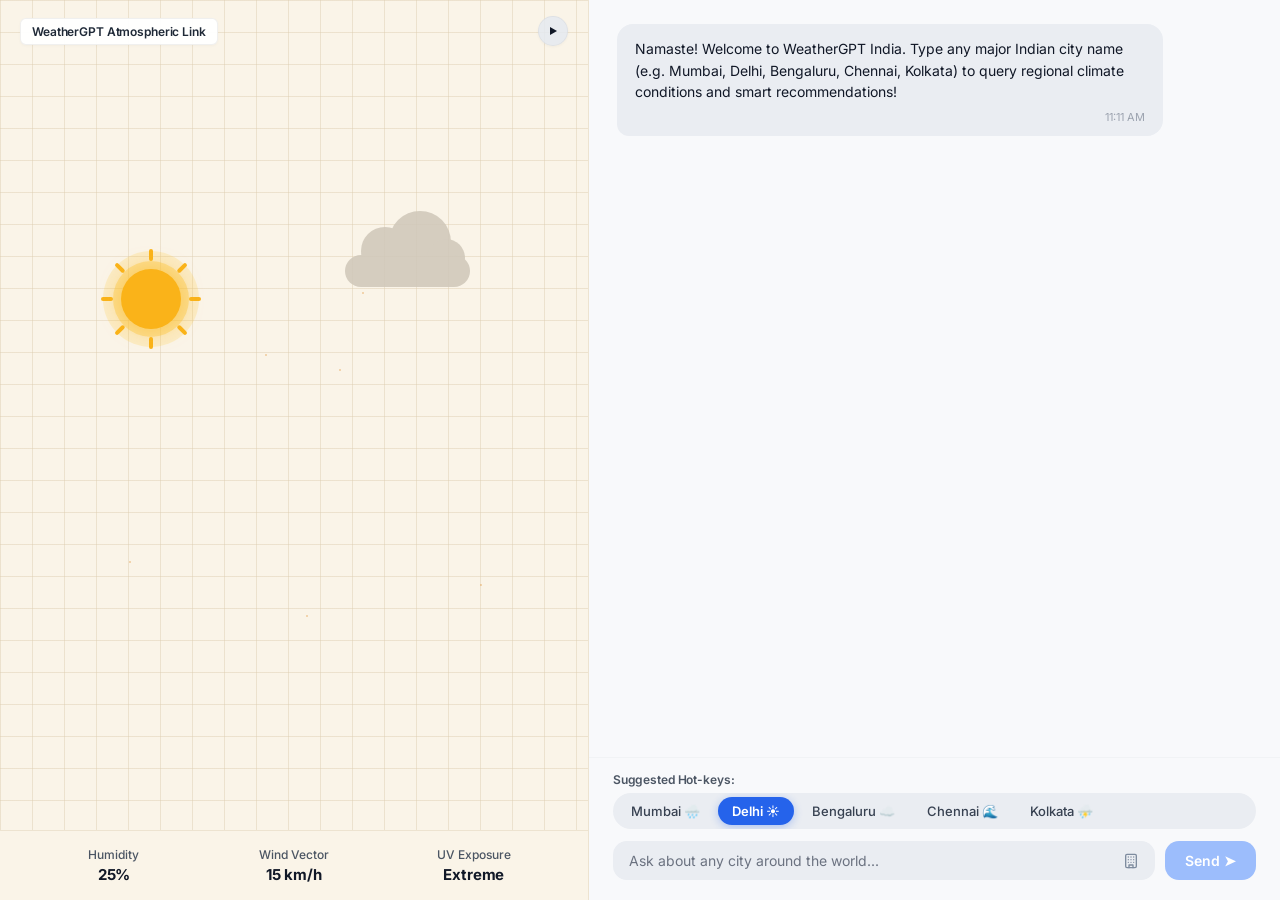
==== index.html @ 71335f6a "add prototype" ====
<!DOCTYPE html>
<html lang="en">
<head>
  <meta charset="UTF-8">
  <meta name="viewport" content="width=device-width, initial-scale=1.0, maximum-scale=1.0, user-scalable=no">
  <title>WeatherGPT - Atmospheric AI</title>
  
  <!-- Google Fonts: Inter & Outfit -->
  <link rel="preconnect" href="https://fonts.googleapis.com">
  <link rel="preconnect" href="https://fonts.gstatic.com" crossorigin>
  <link href="https://fonts.googleapis.com/css2?family=Inter:wght@400;500;600;700&family=Outfit:wght@500;600;700&display=swap" rel="stylesheet">
  
  <!-- Landscape Viewport Stylesheet -->
  <link rel="stylesheet" href="style.css">
</head>
<body>

  <!-- Full-Bleed Landscape Application Viewport -->
  <div class="app-landscape-viewport">
    
    <!-- LEFT PANEL: Atmospheric Status Grid & Telemetry Hero -->
    <aside class="left-atmospheric-panel" id="left-panel">
      
      <!-- Top Atmospheric Badge Row -->
      <div class="hero-top-bar">
        <div class="atmospheric-badge">
          WeatherGPT Atmospheric Link
        </div>
        <button id="hero-action-btn" class="hero-action-btn" title="Toggle Sound / Animation">
          <svg viewBox="0 0 24 24" width="12" height="12" fill="currentColor">
            <polygon points="6 4 20 12 6 20 6 4"></polygon>
          </svg>
        </button>
      </div>

      <!-- Minimalist Atmospheric Art Canvas -->
      <div class="illustration-hero-area" id="illustration-area">
        
        <!-- Sun Artwork Element -->
        <div class="weather-art-sun" id="art-sun">
          <div class="sun-glow-outer"></div>
          <div class="sun-glow-inner"></div>
          <div class="sun-core"></div>
          <div class="sun-rays">
            <span></span><span></span><span></span><span></span>
            <span></span><span></span><span></span><span></span>
          </div>
        </div>

        <!-- Drifting Cloud Element -->
        <div class="weather-art-cloud" id="art-cloud">
          <div class="cloud-puff puff-1"></div>
          <div class="cloud-puff puff-2"></div>
          <div class="cloud-puff puff-3"></div>
          <div class="cloud-base"></div>
        </div>

        <!-- Dynamic Precipitation Layer (Raindrops / Snowflakes) -->
        <div class="weather-precip-layer" id="precip-layer"></div>

        <!-- Fine Ambient Gold Specks -->
        <div class="dust-specks">
          <span class="speck s1"></span>
          <span class="speck s2"></span>
          <span class="speck s3"></span>
          <span class="speck s4"></span>
          <span class="speck s5"></span>
          <span class="speck s6"></span>
        </div>

      </div>

      <!-- Pinned 3-Column Telemetry Bar -->
      <div class="telemetry-strip-bar">
        <div class="telemetry-col">
          <span class="telemetry-label">Humidity</span>
          <span class="telemetry-value" id="telemetry-humidity">25%</span>
        </div>
        <div class="telemetry-col">
          <span class="telemetry-label">Wind Vector</span>
          <span class="telemetry-value" id="telemetry-wind">15 km/h</span>
        </div>
        <div class="telemetry-col">
          <span class="telemetry-label">UV Exposure</span>
          <span class="telemetry-value" id="telemetry-uv">Extreme</span>
        </div>
      </div>

    </aside>

    <!-- RIGHT PANEL: AI Conversation & Activity Reasoning Workspace -->
    <main class="right-chat-panel">
      
      <!-- Vertically Scrolling Chat Stream -->
      <div class="chat-scroll-stream" id="chat-messages">
        <!-- Messages dynamically rendered here by app.js -->
      </div>

      <!-- Bottom Controls & Input Dock -->
      <div class="bottom-dock-container">
        
        <!-- Suggested Hot-keys Section -->
        <div class="hotkeys-section">
          <div class="hotkeys-title">Suggested Hot-keys:</div>
          <div class="hotkeys-pills-bar" id="hotkeys-bar">
            <button class="hotkey-pill" data-city="Mumbai">Mumbai 🌧️</button>
            <button class="hotkey-pill active" data-city="Delhi">Delhi ☀️</button>
            <button class="hotkey-pill" data-city="Bengaluru">Bengaluru ☁️</button>
            <button class="hotkey-pill" data-city="Chennai">Chennai 🌊</button>
            <button class="hotkey-pill" data-city="Kolkata">Kolkata ⛈️</button>
          </div>
        </div>

        <!-- Chat Input Row Form -->
        <form id="chat-form" class="chat-input-row" autocomplete="off">
          <div class="input-field-container">
            <input 
              type="text" 
              id="chat-input" 
              class="chat-input" 
              placeholder="Ask about any city around the world..." 
              autocomplete="off"
              required
            />
            <span class="input-icon" title="Atmospheric Intelligence">
              <svg width="16" height="16" viewBox="0 0 24 24" fill="none" stroke="currentColor" stroke-width="2" stroke-linecap="round" stroke-linejoin="round">
                <rect x="4" y="2" width="16" height="20" rx="2" ry="2"></rect>
                <path d="M9 22v-4h6v4"></path>
                <path d="M8 6h.01"></path>
                <path d="M16 6h.01"></path>
                <path d="M12 6h.01"></path>
                <path d="M12 10h.01"></path>
                <path d="M12 14h.01"></path>
                <path d="M16 10h.01"></path>
                <path d="M16 14h.01"></path>
                <path d="M8 10h.01"></path>
                <path d="M8 14h.01"></path>
              </svg>
            </span>
          </div>
          <button type="submit" id="send-btn" class="send-action-btn">
            Send ➤
          </button>
        </form>

      </div>

    </main>

  </div>

  <!-- Scripts -->
  <script src="weatherData.js"></script>
  <script src="app.js"></script>
</body>
</html>
---- style.css ----
/* WeatherGPT - Wide Landscape Viewport Stylesheet (Exact Theme Locks) */

:root {
  --font-sans: 'Inter', -apple-system, BlinkMacSystemFont, 'Segoe UI', Roboto, sans-serif;
  --font-display: 'Outfit', var(--font-sans);

  /* Strict Theme Locks from Reference Screenshot */
  --bg-peach-grid: #faf4e8;
  --grid-line: rgba(220, 203, 175, 0.45);
  --border-sep: #ede3d0;

  --bg-chat-panel: #f8f9fb;
  --bot-bubble-bg: #eaedf2;
  --user-bubble-bg: #2563eb;
  --hotkey-track-bg: #eaedf2;
  --hotkey-active-bg: #2563eb;
  --input-bg: #eaedf2;
  --send-btn-bg: #9cbdfc;
  --send-btn-hover: #81a9fa;

  --text-primary: #111827;
  --text-secondary: #4b5563;
  --text-muted: #6b7280;
  --text-timestamp: #9ca3af;
}

* {
  box-sizing: border-box;
  margin: 0;
  padding: 0;
}

html, body {
  width: 100vw;
  height: 100vh;
  height: 100dvh;
  overflow: hidden;
  font-family: var(--font-sans);
  background-color: var(--bg-peach-grid);
  color: var(--text-primary);
  -webkit-font-smoothing: antialiased;
}

/* =============================================================
   Full-Bleed Landscape Viewport (Horizontal Split)
   ============================================================= */
.app-landscape-viewport {
  width: 100vw;
  height: 100vh;
  height: 100dvh;
  overflow: hidden;
  display: flex;
  flex-direction: row;
}

/* =============================================================
   LEFT PANEL: Atmospheric Status Grid & Hero Artwork (46% width)
   ============================================================= */
.left-atmospheric-panel {
  flex: 0 0 46%;
  max-width: 48%;
  height: 100%;
  background-color: var(--bg-peach-grid);
  background-image: 
    linear-gradient(to right, var(--grid-line) 1px, transparent 1px),
    linear-gradient(to bottom, var(--grid-line) 1px, transparent 1px);
  background-size: 32px 32px;
  border-right: 1px solid var(--border-sep);
  display: flex;
  flex-direction: column;
  justify-content: space-between;
  position: relative;
  overflow: hidden;
  transition: background-color 0.5s ease;
}

/* Dynamic weather background states */
.left-atmospheric-panel.theme-rainy {
  background-color: #f0f4f8;
  --grid-line: rgba(186, 203, 222, 0.45);
}
.left-atmospheric-panel.theme-cold {
  background-color: #f1f6fa;
  --grid-line: rgba(193, 215, 235, 0.45);
}
.left-atmospheric-panel.theme-cloudy {
  background-color: #f4f4f6;
  --grid-line: rgba(209, 213, 219, 0.45);
}

/* Top Hero Bar */
.hero-top-bar {
  display: flex;
  justify-content: space-between;
  align-items: center;
  padding: 16px 20px;
  position: relative;
  z-index: 10;
}

.atmospheric-badge {
  background: rgba(255, 255, 255, 0.95);
  border: 1px solid rgba(0, 0, 0, 0.06);
  border-radius: 6px;
  padding: 5px 11px;
  font-size: 12px;
  font-weight: 600;
  color: #1f2937;
  letter-spacing: -0.01em;
  box-shadow: 0 1px 3px rgba(0, 0, 0, 0.03);
}

.hero-action-btn {
  width: 30px;
  height: 30px;
  border-radius: 50%;
  background: rgba(228, 233, 240, 0.85);
  border: 1px solid rgba(0, 0, 0, 0.04);
  color: #111827;
  display: flex;
  align-items: center;
  justify-content: center;
  cursor: pointer;
  transition: all 0.2s ease;
  box-shadow: 0 1px 3px rgba(0, 0, 0, 0.04);
}

.hero-action-btn:hover {
  background: #ffffff;
  transform: scale(1.05);
}

/* Minimalist Atmospheric Illustration Area */
.illustration-hero-area {
  flex: 1;
  position: relative;
  overflow: hidden;
  display: flex;
  align-items: center;
  justify-content: center;
  min-height: 220px;
}

/* Minimalist Sun Artwork */
.weather-art-sun {
  position: absolute;
  top: 25%;
  left: 18%;
  width: 90px;
  height: 90px;
  display: flex;
  align-items: center;
  justify-content: center;
  transition: all 0.6s cubic-bezier(0.34, 1.56, 0.64, 1);
}

.sun-core {
  width: 60px;
  height: 60px;
  border-radius: 50%;
  background: #fab319;
  position: relative;
  z-index: 3;
  box-shadow: 0 0 20px rgba(250, 179, 25, 0.55);
}

.sun-glow-inner {
  position: absolute;
  width: 76px;
  height: 76px;
  border-radius: 50%;
  background: rgba(251, 191, 36, 0.35);
  z-index: 2;
}

.sun-glow-outer {
  position: absolute;
  width: 96px;
  height: 96px;
  border-radius: 50%;
  background: rgba(251, 191, 36, 0.18);
  z-index: 1;
}

.sun-rays {
  position: absolute;
  width: 90px;
  height: 90px;
  z-index: 2;
  animation: sunSpin 24s linear infinite;
}

.sun-rays span {
  position: absolute;
  top: 50%;
  left: 50%;
  width: 4px;
  height: 12px;
  background: #fab319;
  border-radius: 2px;
  margin-top: -6px;
  margin-left: -2px;
}

.sun-rays span:nth-child(1) { transform: rotate(0deg) translateY(-44px); }
.sun-rays span:nth-child(2) { transform: rotate(45deg) translateY(-44px); }
.sun-rays span:nth-child(3) { transform: rotate(90deg) translateY(-44px); }
.sun-rays span:nth-child(4) { transform: rotate(135deg) translateY(-44px); }
.sun-rays span:nth-child(5) { transform: rotate(180deg) translateY(-44px); }
.sun-rays span:nth-child(6) { transform: rotate(225deg) translateY(-44px); }
.sun-rays span:nth-child(7) { transform: rotate(270deg) translateY(-44px); }
.sun-rays span:nth-child(8) { transform: rotate(315deg) translateY(-44px); }

@keyframes sunSpin {
  100% { transform: rotate(360deg); }
}

/* Minimalist Cloud Artwork */
.weather-art-cloud {
  position: absolute;
  top: 22%;
  right: 20%;
  width: 125px;
  height: 56px;
  opacity: 0.85;
  transition: all 0.6s ease;
  animation: cloudDrift 9s ease-in-out infinite alternate;
}

@keyframes cloudDrift {
  0% { transform: translateX(0); }
  100% { transform: translateX(18px); }
}

.cloud-base {
  position: absolute;
  bottom: 0;
  left: 0;
  width: 125px;
  height: 32px;
  background: #cfc7b9;
  border-radius: 18px;
}

.cloud-puff {
  position: absolute;
  background: #cfc7b9;
  border-radius: 50%;
}

.puff-1 {
  width: 48px;
  height: 48px;
  bottom: 12px;
  left: 16px;
}

.puff-2 {
  width: 62px;
  height: 62px;
  bottom: 14px;
  left: 44px;
}

.puff-3 {
  width: 38px;
  height: 38px;
  bottom: 10px;
  left: 82px;
}

/* Dynamic Precipitation Layer */
.weather-precip-layer {
  position: absolute;
  top: 0;
  left: 0;
  width: 100%;
  height: 100%;
  pointer-events: none;
}

.raindrop {
  position: absolute;
  width: 1.5px;
  height: 16px;
  background: rgba(56, 189, 248, 0.7);
  border-radius: 1px;
  animation: rainFall 0.65s linear infinite;
}

@keyframes rainFall {
  0% { transform: translateY(-20px); opacity: 0; }
  30% { opacity: 0.8; }
  100% { transform: translateY(300px); opacity: 0; }
}

/* Ambient Gold Specks */
.dust-specks .speck {
  position: absolute;
  width: 2px;
  height: 2px;
  background: #d97706;
  opacity: 0.35;
  border-radius: 50%;
}

.s1 { top: 38%; left: 45%; }
.s2 { top: 65%; left: 22%; }
.s3 { top: 72%; left: 52%; }
.s4 { top: 40%; right: 42%; }
.s5 { top: 68%; right: 18%; }
.s6 { top: 30%; right: 38%; }

/* Pinned 3-Column Telemetry Strip */
.telemetry-strip-bar {
  background-color: var(--bg-peach-grid);
  border-top: 1px solid var(--border-sep);
  display: grid;
  grid-template-columns: 1fr 1fr 1fr;
  padding: 16px 24px;
  text-align: center;
  transition: background-color 0.5s ease;
}

.left-atmospheric-panel.theme-rainy .telemetry-strip-bar {
  background-color: #f0f4f8;
  border-color: rgba(186, 203, 222, 0.45);
}
.left-atmospheric-panel.theme-cold .telemetry-strip-bar {
  background-color: #f1f6fa;
  border-color: rgba(193, 215, 235, 0.45);
}
.left-atmospheric-panel.theme-cloudy .telemetry-strip-bar {
  background-color: #f4f4f6;
  border-color: rgba(209, 213, 219, 0.45);
}

.telemetry-col {
  display: flex;
  flex-direction: column;
  align-items: center;
  gap: 3px;
}

.telemetry-label {
  font-size: 12px;
  font-weight: 500;
  color: var(--text-secondary);
}

.telemetry-value {
  font-size: 15px;
  font-weight: 700;
  color: var(--text-primary);
  letter-spacing: -0.01em;
}

/* =============================================================
   RIGHT PANEL: AI Conversation & Activity Workspace (54% width)
   ============================================================= */
.right-chat-panel {
  flex: 1;
  height: 100%;
  background-color: var(--bg-chat-panel);
  display: flex;
  flex-direction: column;
  overflow: hidden;
}

/* Scrolling Chat Message Stream */
.chat-scroll-stream {
  flex: 1;
  overflow-y: auto;
  padding: 24px 28px;
  display: flex;
  flex-direction: column;
  gap: 16px;
  scroll-behavior: smooth;
}

/* Custom Scrollbar */
.chat-scroll-stream::-webkit-scrollbar {
  width: 5px;
}
.chat-scroll-stream::-webkit-scrollbar-thumb {
  background: #cbd5e1;
  border-radius: 999px;
}

/* Message Rows */
.chat-message-row {
  display: flex;
  width: 100%;
  animation: bubblePop 0.28s cubic-bezier(0.16, 1, 0.3, 1) forwards;
}

@keyframes bubblePop {
  0% { opacity: 0; transform: translateY(8px) scale(0.98); }
  100% { opacity: 1; transform: translateY(0) scale(1); }
}

.chat-message-row.bot {
  justify-content: flex-start;
}

.chat-message-row.user {
  justify-content: flex-end;
}

.chat-bubble {
  border-radius: 16px;
  padding: 14px 18px 10px 18px;
  position: relative;
  word-break: break-word;
  line-height: 1.55;
}

.chat-message-row.bot .chat-bubble {
  background-color: var(--bot-bubble-bg);
  color: var(--text-primary);
  max-width: 86%;
  font-size: 14px;
  border-bottom-left-radius: 12px;
}

.chat-message-row.user .chat-bubble {
  background-color: var(--user-bubble-bg);
  color: #ffffff;
  max-width: 72%;
  font-size: 14px;
  font-weight: 500;
  border-bottom-right-radius: 12px;
  box-shadow: 0 4px 14px rgba(37, 99, 235, 0.25);
}

.bubble-timestamp {
  display: block;
  font-size: 11px;
  text-align: right;
  margin-top: 6px;
}

.chat-message-row.bot .bubble-timestamp {
  color: var(--text-timestamp);
}

.chat-message-row.user .bubble-timestamp {
  color: rgba(255, 255, 255, 0.78);
}

/* AI Activity Reasoning Verdict Card Inside Bot Bubble */
.verdict-card {
  margin-top: 10px;
  border-radius: 12px;
  padding: 10px 14px;
  display: flex;
  flex-direction: column;
  gap: 5px;
  font-size: 13px;
  border-left: 4px solid #3b82f6;
  background: rgba(255, 255, 255, 0.55);
}

.verdict-card.verdict-success {
  background: rgba(34, 197, 94, 0.1);
  border-left-color: #22c55e;
}
.verdict-card.verdict-warning {
  background: rgba(234, 179, 8, 0.1);
  border-left-color: #eab308;
}
.verdict-card.verdict-danger {
  background: rgba(239, 68, 68, 0.1);
  border-left-color: #ef4444;
}

.verdict-header {
  font-weight: 700;
  font-size: 13.5px;
}

.verdict-metrics-bar {
  font-size: 11.5px;
  color: var(--text-secondary);
  border-top: 1px solid rgba(0, 0, 0, 0.06);
  padding-top: 4px;
  margin-top: 3px;
}

/* Typing Indicator Animation */
.typing-bubble {
  display: flex;
  align-items: center;
  gap: 4px;
  padding: 10px 16px;
  background-color: var(--bot-bubble-bg);
  border-radius: 16px;
  width: fit-content;
}

.typing-dot {
  width: 6px;
  height: 6px;
  background-color: #64748b;
  border-radius: 50%;
  opacity: 0.6;
  animation: typingDot 1.4s infinite ease-in-out;
}
.typing-dot:nth-child(1) { animation-delay: 0s; }
.typing-dot:nth-child(2) { animation-delay: 0.2s; }
.typing-dot:nth-child(3) { animation-delay: 0.4s; }

@keyframes typingDot {
  0%, 80%, 100% { transform: scale(0.8); opacity: 0.4; }
  40% { transform: scale(1.2); opacity: 1; }
}

/* Bottom Controls & Input Area */
.bottom-dock-container {
  padding: 14px 24px 20px 24px;
  background-color: var(--bg-chat-panel);
  border-top: 1px solid #f1f3f5;
  display: flex;
  flex-direction: column;
  gap: 12px;
}

.hotkeys-section {
  display: flex;
  flex-direction: column;
  gap: 6px;
}

.hotkeys-title {
  font-size: 12px;
  font-weight: 600;
  color: var(--text-secondary);
  letter-spacing: -0.01em;
}

.hotkeys-pills-bar {
  background-color: var(--hotkey-track-bg);
  border-radius: 9999px;
  padding: 4px;
  display: flex;
  align-items: center;
  gap: 4px;
  overflow-x: auto;
  scrollbar-width: none;
}

.hotkeys-pills-bar::-webkit-scrollbar {
  display: none;
}

.hotkey-pill {
  background: transparent;
  border: none;
  border-radius: 9999px;
  padding: 6px 14px;
  font-size: 13px;
  font-weight: 500;
  font-family: var(--font-sans);
  color: #374151;
  white-space: nowrap;
  cursor: pointer;
  transition: all 0.2s ease;
  display: inline-flex;
  align-items: center;
  justify-content: center;
  gap: 3px;
}

.hotkey-pill:hover {
  background: rgba(255, 255, 255, 0.65);
}

.hotkey-pill.active {
  background-color: var(--hotkey-active-bg);
  color: #ffffff;
  font-weight: 600;
  box-shadow: 0 2px 8px rgba(37, 99, 235, 0.32);
}

/* Chat Input Row */
.chat-input-row {
  display: flex;
  align-items: center;
  gap: 10px;
}

.input-field-container {
  flex: 1;
  background-color: var(--input-bg);
  border-radius: 14px;
  display: flex;
  align-items: center;
  padding: 11px 16px;
  transition: box-shadow 0.2s, background-color 0.2s;
}

.input-field-container:focus-within {
  box-shadow: 0 0 0 2px rgba(37, 99, 235, 0.25);
  background-color: #e2e6ec;
}

.chat-input {
  flex: 1;
  background: transparent;
  border: none;
  outline: none;
  font-family: var(--font-sans);
  font-size: 14px;
  color: var(--text-primary);
}

.chat-input::placeholder {
  color: var(--text-muted);
  font-size: 14px;
}

.input-icon {
  color: #64748b;
  display: flex;
  align-items: center;
  margin-left: 6px;
  opacity: 0.8;
}

.send-action-btn {
  background-color: var(--send-btn-bg);
  color: #ffffff;
  border: none;
  border-radius: 14px;
  padding: 11px 20px;
  font-size: 14px;
  font-weight: 600;
  font-family: var(--font-sans);
  cursor: pointer;
  display: flex;
  align-items: center;
  gap: 4px;
  white-space: nowrap;
  transition: all 0.2s ease;
}

.send-action-btn:hover {
  background-color: var(--send-btn-hover);
  transform: translateY(-1px);
}

/* =============================================================
   Responsive Portrait / Mobile Viewport (< 900px)
   ============================================================= */
@media (max-width: 899px) {
  .app-landscape-viewport {
    flex-direction: column;
    height: 100dvh;
  }

  .left-atmospheric-panel {
    flex: 0 0 auto;
    max-width: 100%;
    height: 230px;
    border-right: none;
    border-bottom: 1px solid var(--border-sep);
  }

  .illustration-hero-area {
    min-height: 120px;
  }

  .weather-art-sun {
    top: 15%;
    left: 10%;
    transform: scale(0.8);
  }

  .weather-art-cloud {
    top: 15%;
    right: 10%;
    transform: scale(0.8);
  }

  .right-chat-panel {
    flex: 1;
  }

  .chat-scroll-stream {
    padding: 16px;
  }

  .bottom-dock-container {
    padding: 10px 14px 16px 14px;
  }
}
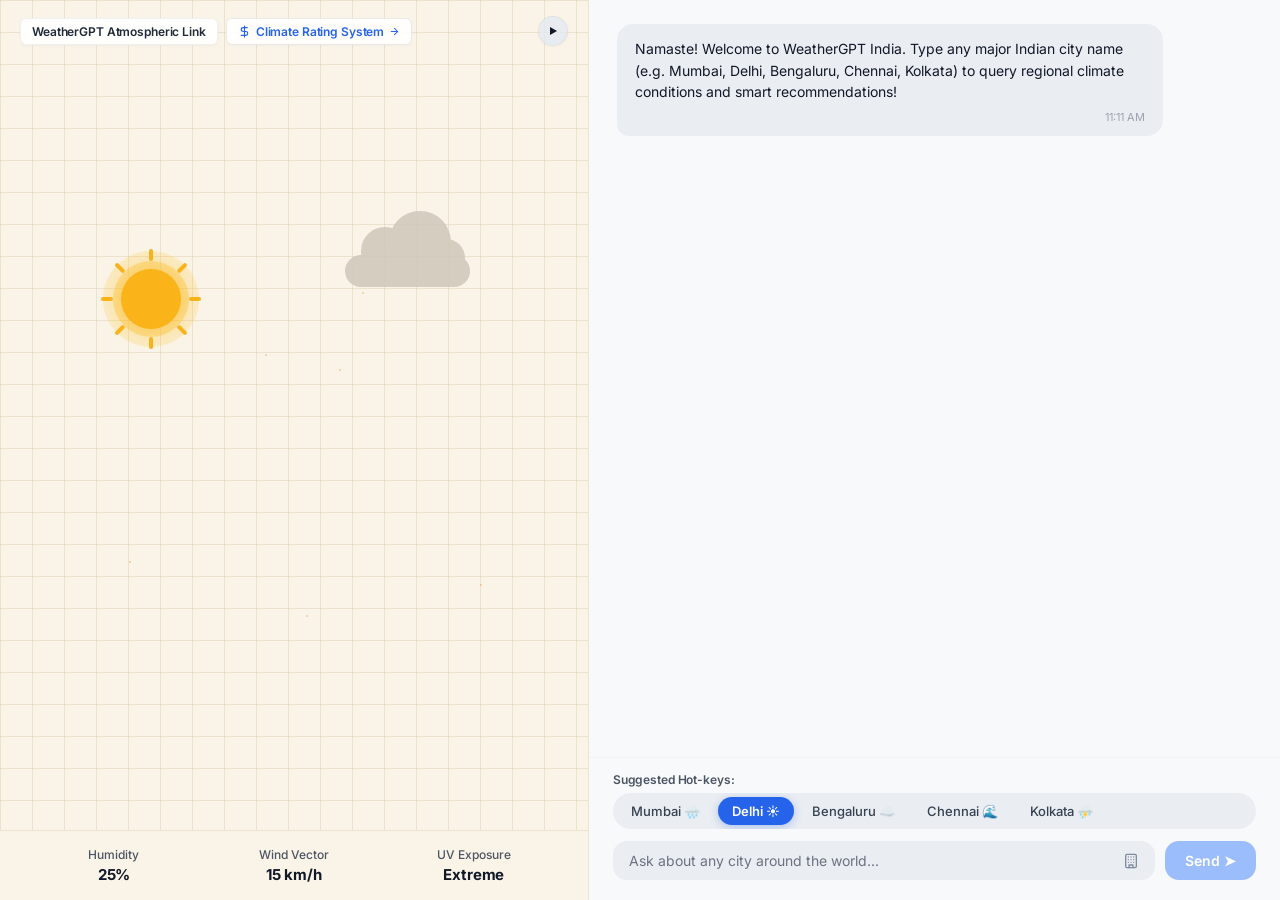
==== commit 7962f08f: "add residential climate rating" ====
--- a/index.html
+++ b/index.html
@@ -23,8 +23,19 @@
       
       <!-- Top Atmospheric Badge Row -->
       <div class="hero-top-bar">
-        <div class="atmospheric-badge">
-          WeatherGPT Atmospheric Link
+        <div class="hero-badges-group">
+          <div class="atmospheric-badge">
+            WeatherGPT Atmospheric Link
+          </div>
+          <a href="climate-rating.html" class="nav-climate-link" title="Open Climate & Air Quality Rating System">
+            <svg width="13" height="13" viewBox="0 0 24 24" fill="none" stroke="currentColor" stroke-width="2.2" stroke-linecap="round" stroke-linejoin="round">
+              <path d="M12 2v20M17 5H9.5a3.5 3.5 0 0 0 0 7h5a3.5 3.5 0 0 1 0 7H6"/>
+            </svg>
+            Climate Rating System
+            <svg width="11" height="11" viewBox="0 0 24 24" fill="none" stroke="currentColor" stroke-width="2.2" stroke-linecap="round" stroke-linejoin="round">
+              <path d="M5 12h14M12 5l7 7-7 7"/>
+            </svg>
+          </a>
         </div>
         <button id="hero-action-btn" class="hero-action-btn" title="Toggle Sound / Animation">
           <svg viewBox="0 0 24 24" width="12" height="12" fill="currentColor">
--- a/style.css
+++ b/style.css
@@ -98,6 +98,13 @@
   z-index: 10;
 }
 
+.hero-badges-group {
+  display: flex;
+  align-items: center;
+  gap: 8px;
+  flex-wrap: wrap;
+}
+
 .atmospheric-badge {
   background: rgba(255, 255, 255, 0.95);
   border: 1px solid rgba(0, 0, 0, 0.06);
@@ -108,6 +115,31 @@
   color: #1f2937;
   letter-spacing: -0.01em;
   box-shadow: 0 1px 3px rgba(0, 0, 0, 0.03);
+}
+
+.nav-climate-link {
+  background: rgba(255, 255, 255, 0.88);
+  border: 1px solid rgba(0, 0, 0, 0.08);
+  border-radius: 6px;
+  padding: 5px 11px;
+  font-size: 12px;
+  font-weight: 600;
+  color: #2563eb;
+  text-decoration: none;
+  display: inline-flex;
+  align-items: center;
+  gap: 5px;
+  letter-spacing: -0.01em;
+  box-shadow: 0 1px 3px rgba(0, 0, 0, 0.03);
+  transition: all 0.2s ease;
+}
+
+.nav-climate-link:hover {
+  background: #ffffff;
+  color: #1d4ed8;
+  border-color: rgba(37, 99, 235, 0.3);
+  transform: translateY(-1px);
+  box-shadow: 0 3px 8px rgba(37, 99, 235, 0.12);
 }
 
 .hero-action-btn {
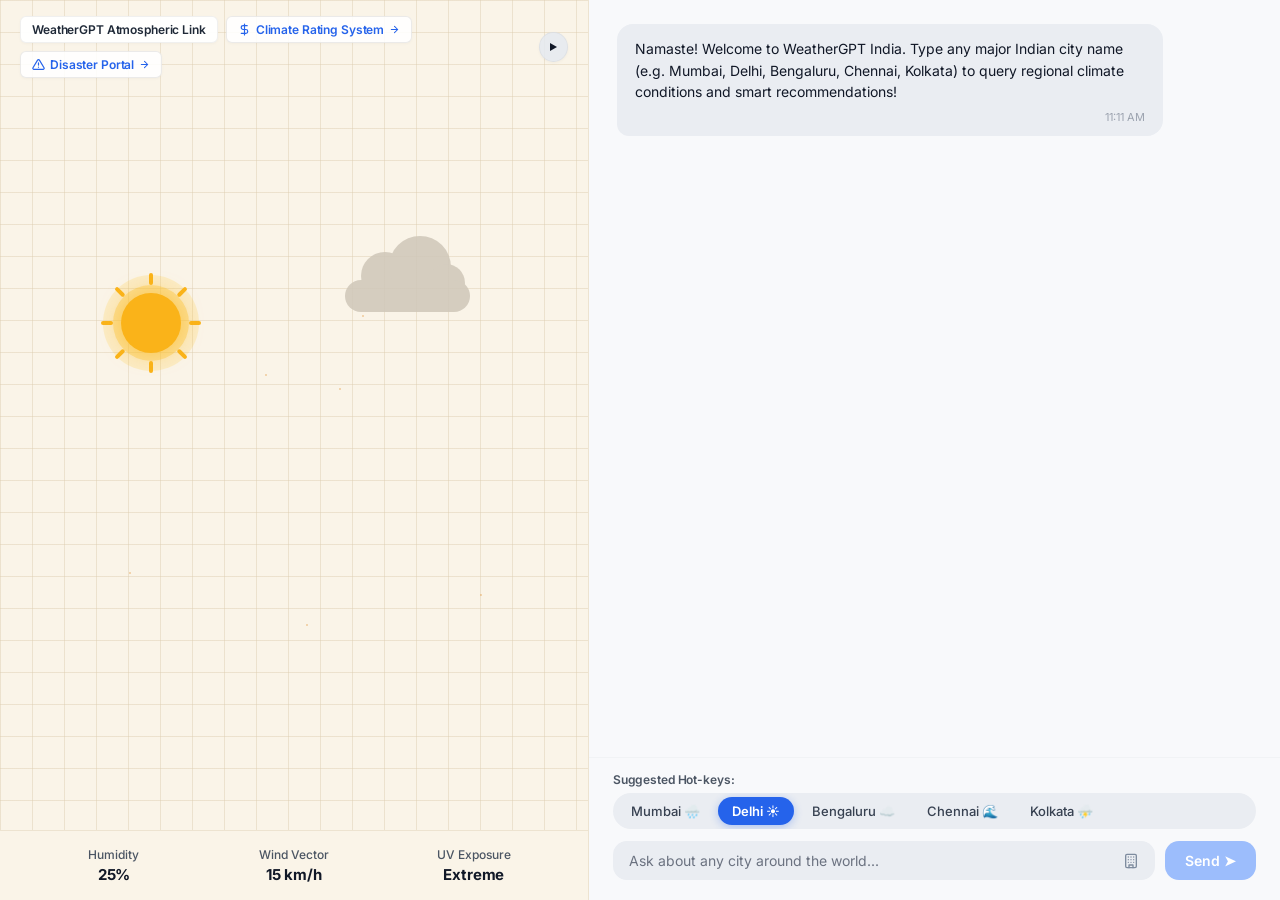
==== commit 5969b9c1: "add disaster portal" ====
--- a/index.html
+++ b/index.html
@@ -32,6 +32,17 @@
               <path d="M12 2v20M17 5H9.5a3.5 3.5 0 0 0 0 7h5a3.5 3.5 0 0 1 0 7H6"/>
             </svg>
             Climate Rating System
+            <svg width="11" height="11" viewBox="0 0 24 24" fill="none" stroke="currentColor" stroke-width="2.2" stroke-linecap="round" stroke-linejoin="round">
+              <path d="M5 12h14M12 5l7 7-7 7"/>
+            </svg>
+          </a>
+          <a href="disaster-portal.html" class="nav-climate-link" title="Open Disaster Portal Showcase">
+            <svg width="13" height="13" viewBox="0 0 24 24" fill="none" stroke="currentColor" stroke-width="2.2" stroke-linecap="round" stroke-linejoin="round">
+              <path d="M10.29 3.86L1.82 18a2 2 0 0 0 1.71 3h16.94a2 2 0 0 0 1.71-3L13.71 3.86a2 2 0 0 0-3.42 0z"/>
+              <line x1="12" y1="9" x2="12" y2="13"/>
+              <line x1="12" y1="17" x2="12.01" y2="17"/>
+            </svg>
+            Disaster Portal
             <svg width="11" height="11" viewBox="0 0 24 24" fill="none" stroke="currentColor" stroke-width="2.2" stroke-linecap="round" stroke-linejoin="round">
               <path d="M5 12h14M12 5l7 7-7 7"/>
             </svg>
